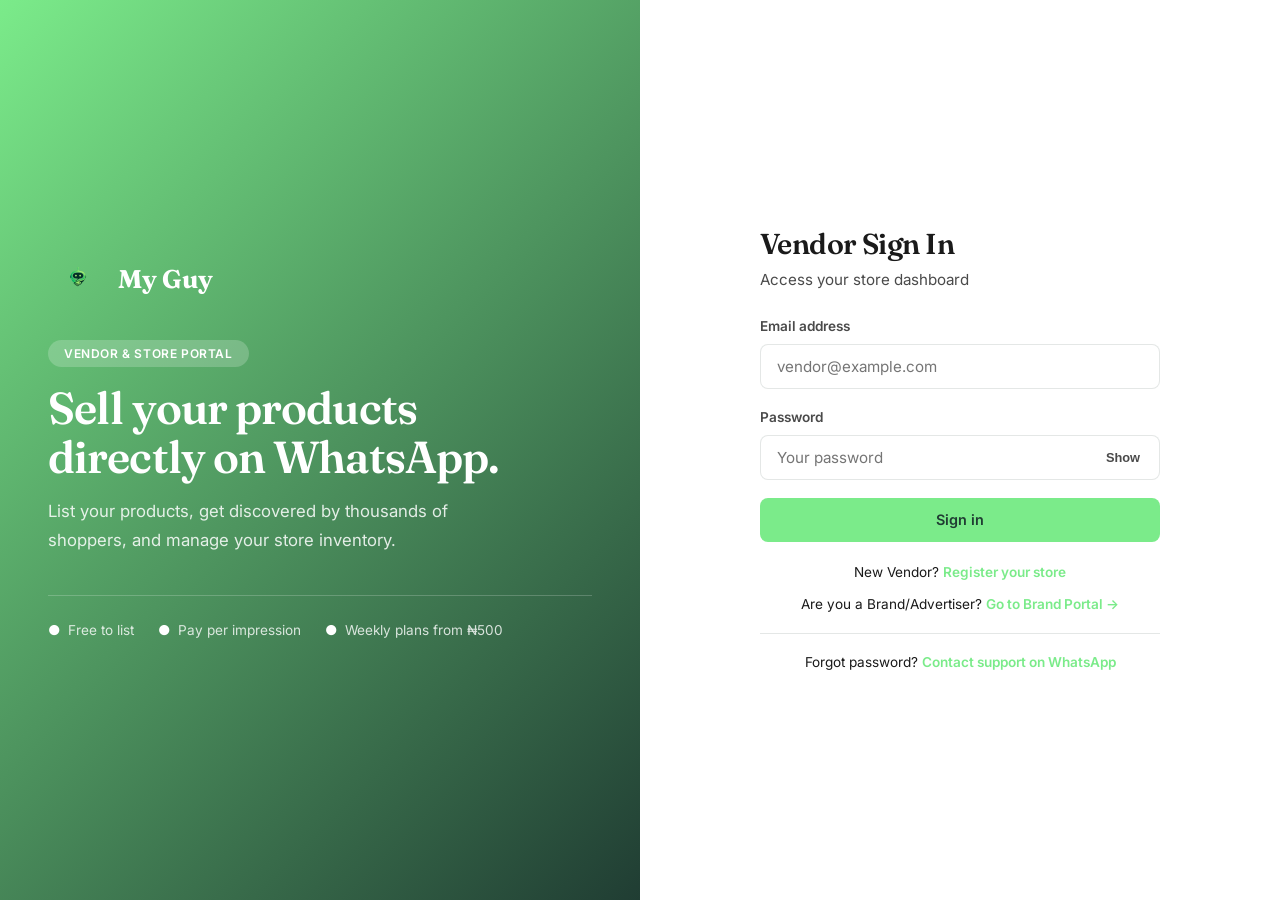
==== index.html @ ad944a68 "version 1.1" ====
<!DOCTYPE html>
<html lang="en">
<head>
  <meta charset="UTF-8">
  <meta name="viewport" content="width=device-width, initial-scale=1.0">
  <title>My Guy — Sell on WhatsApp</title>
  <meta name="color-scheme" content="light dark">
  <link rel="preconnect" href="https://fonts.googleapis.com">
  <link href="https://fonts.googleapis.com/css2?family=Fraunces:opsz,wght@9..144,400;9..144,500;9..144,600;9..144,700&family=Inter:wght@400;500;600;700;800&family=IBM+Plex+Mono:wght@400;500;600&display=swap" rel="stylesheet">
  <link rel="stylesheet" href="/static/style.css">
  <link rel="icon" type="image/png" href="/static/logo.png">
  <!-- Favicon -->
  <link rel="icon" type="image/svg+xml" href="data:image/svg+xml,<svg xmlns='http://www.w3.org/2000/svg' viewBox='0 0 100 100'><text y='.9em' font-size='90'>🛍️</text></svg>">
</head>
<body>
  <div id="app"></div>
  <div id="toast-stack" class="toast-stack"></div>
  <div id="modal-root"></div>
  <div id="lightbox" class="lightbox" onclick="closeLightbox(event)">
    <button class="lightbox-close" onclick="closeLightbox(event)">&times;</button>
    <img id="lightbox-img" src="" alt="Preview">
  </div>
  <script>
    window.API_BASE = 'https://myguy.pythonanywhere.com';
  </script>
  <script src="/static/app.js"></script>
</body>
</html>
---- static/style.css ----
/* ================================================================
   ROOT VARIABLES - My Guy Theme
   ================================================================ */
:root {
  /* Primary Colors */
  --primary: #7BEB8A;
  --primary-dark: #203D33;
  --primary-light: #B5F5BF;
  --primary-soft: rgba(123, 235, 138, 0.15);
  --primary-gradient: linear-gradient(135deg, #7BEB8A 0%, #203D33 100%);

  /* Accent Colors */
  --accent: #7BEB8A;
  --accent-ink: #203D33;
  --accent-soft: rgba(123, 235, 138, 0.12);

  /* Neutral Colors */
  --white: #FFFFFF;
  --ink: #1A1A1A;
  --ink-soft: #4A4A4A;
  --ink-faint: #8A8A8A;

  /* Surface Colors */
  --surface: #FFFFFF;
  --surface-2: #F8FAF9;
  --surface-3: #F0F5F2;

  /* Line/Border Colors */
  --line: rgba(32, 61, 51, 0.12);
  --line-strong: rgba(32, 61, 51, 0.25);

  /* Status Colors */
  --success: #7BEB8A;
  --success-ink: #203D33;
  --danger: #FF6B6B;
  --danger-ink: #FFFFFF;
  --warning: #FFD93D;
  --warning-ink: #203D33;
  --info: #4ECDC4;
  --info-ink: #203D33;

  /* Fonts */
  --font-heading: 'Fraunces', serif;
  --font-body: 'Inter', sans-serif;
  --font-mono: 'IBM Plex Mono', monospace;

  /* Spacing */
  --radius: 12px;
  --radius-sm: 8px;
  --radius-lg: 20px;
  --shadow: 0 4px 24px rgba(32, 61, 51, 0.08);
  --shadow-lg: 0 8px 40px rgba(32, 61, 51, 0.12);
  --transition: all 0.3s cubic-bezier(0.4, 0, 0.2, 1);
}

/* ================================================================
   DARK THEME
   ================================================================ */
[data-theme="dark"] {
  --surface: #1A2A24;
  --surface-2: #203D33;
  --surface-3: #2A4A3E;
  --ink: #FFFFFF;
  --ink-soft: #C8D6D0;
  --ink-faint: #8A9E96;
  --line: rgba(255, 255, 255, 0.08);
  --line-strong: rgba(255, 255, 255, 0.16);
  --shadow: 0 4px 24px rgba(0, 0, 0, 0.3);
  --shadow-lg: 0 8px 40px rgba(0, 0, 0, 0.4);
  --primary-soft: rgba(123, 235, 138, 0.12);
  --accent-soft: rgba(123, 235, 138, 0.12);
}

/* ================================================================
   RESET & BASE
   ================================================================ */
* {
  margin: 0;
  padding: 0;
  box-sizing: border-box;
}

html {
  font-size: 16px;
  -webkit-text-size-adjust: 100%;
}

body {
  font-family: var(--font-body);
  background: var(--surface);
  color: var(--ink);
  line-height: 1.6;
  transition: var(--transition);
  min-height: 100vh;
  overflow-x: hidden;
}

/* ================================================================
   SCROLLBAR
   ================================================================ */
::-webkit-scrollbar { width: 6px; height: 6px; }
::-webkit-scrollbar-track { background: var(--surface-2); }
::-webkit-scrollbar-thumb { background: var(--primary); border-radius: 999px; }
::-webkit-scrollbar-thumb:hover { background: var(--primary-dark); }

/* ================================================================
   TYPOGRAPHY
   ================================================================ */
h1, h2, h3, h4, h5, h6 {
  font-family: var(--font-heading);
  font-weight: 600;
  letter-spacing: -0.02em;
  color: var(--ink);
}

h1 { font-size: 2.2rem; line-height: 1.2; }
h2 { font-size: 1.8rem; line-height: 1.25; }
h3 { font-size: 1.4rem; line-height: 1.3; }
h4 { font-size: 1.1rem; line-height: 1.4; }

a {
  color: var(--primary-dark);
  text-decoration: none;
  transition: var(--transition);
}
a:hover { color: var(--primary); }

/* ================================================================
   LOGO
   ================================================================ */
.logo {
  display: inline-flex;
  align-items: center;
  gap: 10px;
  font-family: var(--font-heading);
  font-weight: 700;
  font-size: 1.4rem;
  color: var(--primary-dark);
  text-decoration: none;
}

.logo-icon {
  width: 36px;
  height: 36px;
  background: var(--primary-gradient);
  border-radius: 50%;
  display: flex;
  align-items: center;
  justify-content: center;
  font-size: 1.2rem;
  color: var(--white);
  flex-shrink: 0;
}

.brand-logo {
  height: 40px;
  width: auto;
  object-fit: contain;
}

.brand-logo-small {
  height: 32px;
}

.logo-text {
  background: var(--primary-gradient);
  -webkit-background-clip: text;
  -webkit-text-fill-color: transparent;
  background-clip: text;
}

.logo .dot {
  display: inline-block;
  width: 8px;
  height: 8px;
  background: var(--primary);
  border-radius: 50%;
  margin: 0 2px;
}

/* ================================================================
   BUTTONS
   ================================================================ */
.btn {
  display: inline-flex;
  align-items: center;
  justify-content: center;
  gap: 8px;
  padding: 10px 20px;
  border: none;
  border-radius: var(--radius-sm);
  font-family: var(--font-body);
  font-size: 0.9rem;
  font-weight: 600;
  cursor: pointer;
  transition: var(--transition);
  text-decoration: none;
  white-space: nowrap;
  min-height: 44px;
}

.btn:disabled {
  opacity: 0.6;
  cursor: not-allowed;
}

.btn-primary {
  background: var(--primary);
  color: var(--primary-dark);
}
.btn-primary:hover:not(:disabled) {
  transform: translateY(-2px);
  box-shadow: 0 4px 16px rgba(123, 235, 138, 0.4);
}

.btn-secondary {
  background: var(--primary-dark);
  color: var(--white);
}
.btn-secondary:hover:not(:disabled) {
  transform: translateY(-2px);
  box-shadow: 0 4px 16px rgba(32, 61, 51, 0.3);
}

.btn-danger {
  background: var(--danger);
  color: var(--danger-ink);
}
.btn-danger:hover:not(:disabled) {
  transform: translateY(-2px);
  box-shadow: 0 4px 16px rgba(255, 107, 107, 0.3);
}

.btn-money {
  background: #FFD93D;
  color: #203D33;
}
.btn-money:hover:not(:disabled) {
  transform: translateY(-2px);
  box-shadow: 0 4px 16px rgba(255, 217, 61, 0.3);
}

.btn-whatsapp {
  background: #25D366;
  color: #FFFFFF;
}
.btn-whatsapp:hover:not(:disabled) {
  transform: translateY(-2px);
  box-shadow: 0 4px 16px rgba(37, 211, 102, 0.3);
}

.btn-accent {
  background: var(--primary);
  color: var(--primary-dark);
}
.btn-accent:hover:not(:disabled) {
  transform: translateY(-2px);
  box-shadow: 0 4px 16px rgba(123, 235, 138, 0.3);
}

.btn-ghost {
  background: transparent;
  color: var(--ink-soft);
  border: 1.5px solid var(--line);
}
.btn-ghost:hover:not(:disabled) {
  background: var(--surface-2);
  border-color: var(--primary);
}

.btn-full {
  width: 100%;
  justify-content: center;
}

.btn-sm {
  padding: 6px 14px;
  font-size: 0.8rem;
  min-height: 32px;
}
.btn-xs {
  padding: 4px 10px;
  font-size: 0.7rem;
  min-height: 28px;
  border-radius: 6px;
}

/* ================================================================
   AUTH SHELL
   ================================================================ */
.auth-shell {
  display: grid;
  grid-template-columns: 1fr 1fr;
  min-height: 100vh;
  background: var(--surface);
}

.auth-brand {
  background: var(--primary-gradient);
  padding: 60px 48px;
  display: flex;
  flex-direction: column;
  justify-content: center;
  position: relative;
  overflow: hidden;
}

.auth-brand .mark {
  display: flex;
  align-items: center;
  gap: 10px;
  font-family: var(--font-heading);
  font-weight: 700;
  font-size: 1.6rem;
  color: var(--white);
  margin-bottom: 40px;
}

.auth-brand .mark .dot {
  display: inline-block;
  width: 10px;
  height: 10px;
  background: var(--white);
  border-radius: 50%;
}

.auth-brand .pitch {
  position: relative;
  z-index: 1;
}

.auth-brand .eyebrow {
  display: inline-block;
  background: rgba(255, 255, 255, 0.2);
  color: var(--white);
  padding: 4px 16px;
  border-radius: 999px;
  font-size: 0.75rem;
  font-weight: 600;
  text-transform: uppercase;
  letter-spacing: 0.05em;
  margin-bottom: 16px;
}

.auth-brand h1 {
  color: var(--white);
  font-size: 2.8rem;
  line-height: 1.1;
  margin-bottom: 16px;
}

.auth-brand p {
  color: rgba(255, 255, 255, 0.85);
  font-size: 1.05rem;
  max-width: 420px;
  line-height: 1.7;
}

.auth-brand .ticker {
  margin-top: 40px;
  display: flex;
  gap: 24px;
  flex-wrap: wrap;
  border-top: 1px solid rgba(255, 255, 255, 0.2);
  padding-top: 24px;
}
.auth-brand .ticker span {
  color: rgba(255, 255, 255, 0.8);
  font-size: 0.85rem;
}
.auth-brand .ticker span::before {
  content: '●';
  margin-right: 8px;
  color: var(--white);
}

.auth-form-side {
  display: flex;
  align-items: center;
  justify-content: center;
  padding: 40px;
  background: var(--surface);
}

.auth-card {
  max-width: 400px;
  width: 100%;
}

.auth-card h2 {
  margin-bottom: 6px;
}
.auth-card .subtitle {
  color: var(--ink-soft);
  margin-bottom: 24px;
  font-size: 0.95rem;
}

/* ================================================================
   FORM ELEMENTS
   ================================================================ */
.field {
  margin-bottom: 18px;
}

.field label {
  display: block;
  font-weight: 600;
  font-size: 0.85rem;
  margin-bottom: 6px;
  color: var(--ink-soft);
}

.input {
  width: 100%;
  padding: 12px 16px;
  border: 1.5px solid var(--line);
  border-radius: var(--radius-sm);
  background: var(--surface);
  color: var(--ink);
  font-family: var(--font-body);
  font-size: 0.95rem;
  transition: var(--transition);
  min-height: 44px;
}

.input:focus {
  outline: none;
  border-color: var(--primary);
  box-shadow: 0 0 0 4px var(--primary-soft);
}

.input-wrap {
  position: relative;
  display: flex;
  align-items: center;
}
.input-wrap .input {
  padding-right: 48px;
}
.input-toggle {
  position: absolute;
  right: 8px;
  background: none;
  border: none;
  color: var(--ink-soft);
  font-size: 0.8rem;
  font-weight: 600;
  cursor: pointer;
  padding: 6px 12px;
  border-radius: 6px;
  transition: var(--transition);
}
.input-toggle:hover {
  background: var(--surface-2);
  color: var(--ink);
}

select.input {
  appearance: none;
  background-image: url("data:image/svg+xml,%3Csvg xmlns='http://www.w3.org/2000/svg' width='12' height='8' viewBox='0 0 12 8'%3E%3Cpath d='M1 1l5 5 5-5' stroke='%23203D33' stroke-width='1.5' fill='none'/%3E%3C/svg%3E");
  background-repeat: no-repeat;
  background-position: right 16px center;
  padding-right: 40px;
}

textarea.input {
  resize: vertical;
  min-height: 80px;
  font-family: var(--font-body);
}

.hint {
  font-size: 0.8rem;
  color: var(--ink-faint);
  margin-top: 4px;
}

.banner {
  padding: 12px 16px;
  border-radius: var(--radius-sm);
  margin-bottom: 16px;
  display: none;
  font-size: 0.9rem;
}
.banner.show { display: block; }
.banner-error {
  background: rgba(255, 107, 107, 0.1);
  color: var(--danger);
  border: 1px solid rgba(255, 107, 107, 0.2);
}
.banner-success {
  background: rgba(123, 235, 138, 0.15);
  color: var(--primary-dark);
  border: 1px solid rgba(123, 235, 138, 0.2);
}

/* ================================================================
   TOASTS
   ================================================================ */
.toast-stack {
  position: fixed;
  bottom: 24px;
  right: 24px;
  z-index: 99999;
  display: flex;
  flex-direction: column;
  gap: 8px;
  max-width: 400px;
  width: 100%;
}

.toast {
  padding: 14px 20px;
  border-radius: var(--radius-sm);
  background: var(--surface);
  color: var(--ink);
  box-shadow: var(--shadow-lg);
  border-left: 4px solid var(--primary);
  display: flex;
  align-items: flex-start;
  gap: 12px;
  animation: slideIn 0.3s ease;
  font-size: 0.9rem;
}
.toast .ic { font-size: 1.2rem; flex-shrink: 0; }
.toast.out { animation: slideOut 0.2s ease forwards; }
.toast-error { border-left-color: var(--danger); }
.toast-info { border-left-color: var(--info); }

@keyframes slideIn {
  from { transform: translateX(100%); opacity: 0; }
  to { transform: translateX(0); opacity: 1; }
}
@keyframes slideOut {
  from { transform: translateX(0); opacity: 1; }
  to { transform: translateX(100%); opacity: 0; }
}

/* ================================================================
   MODAL
   ================================================================ */
.modal-backdrop {
  position: fixed;
  top: 0; left: 0; right: 0; bottom: 0;
  background: rgba(0,0,0,0.5);
  backdrop-filter: blur(4px);
  display: none;
  align-items: center;
  justify-content: center;
  z-index: 99998;
  padding: 20px;
}
.modal-backdrop.show { display: flex; }

.modal {
  background: var(--surface);
  border-radius: var(--radius-lg);
  max-width: 560px;
  width: 100%;
  box-shadow: var(--shadow-lg);
  max-height: 90vh;
  display: flex;
  flex-direction: column;
  animation: modalIn 0.25s ease;
}
.modal.modal-lg { max-width: 720px; }

@keyframes modalIn {
  from { transform: scale(0.95) translateY(10px); opacity: 0; }
  to { transform: scale(1) translateY(0); opacity: 1; }
}

.modal-head {
  padding: 20px 24px 12px;
  border-bottom: 1px solid var(--line);
}
.modal-head h3 { margin: 0; }

.modal-body {
  padding: 20px 24px;
  overflow-y: auto;
  flex: 1;
}

.modal-foot {
  padding: 12px 24px 20px;
  border-top: 1px solid var(--line);
  display: flex;
  gap: 10px;
  justify-content: flex-end;
}

/* ================================================================
   LIGHTBOX
   ================================================================ */
.lightbox {
  position: fixed;
  top: 0; left: 0; right: 0; bottom: 0;
  background: rgba(0,0,0,0.85);
  display: none;
  align-items: center;
  justify-content: center;
  z-index: 99999;
  padding: 24px;
}
.lightbox.show { display: flex; }
.lightbox img {
  max-width: 90vw;
  max-height: 85vh;
  border-radius: var(--radius-sm);
  object-fit: contain;
}
.lightbox-close {
  position: absolute;
  top: 20px;
  right: 20px;
  background: rgba(255,255,255,0.15);
  border: none;
  color: #fff;
  font-size: 2rem;
  width: 44px;
  height: 44px;
  border-radius: 50%;
  cursor: pointer;
  transition: var(--transition);
  display: flex;
  align-items: center;
  justify-content: center;
}
.lightbox-close:hover { background: rgba(255,255,255,0.25); }

/* ================================================================
   SHELL LAYOUT
   ================================================================ */
.shell {
  display: flex;
  min-height: 100vh;
}

.sidebar {
  width: 260px;
  background: var(--surface-2);
  border-right: 1px solid var(--line);
  display: flex;
  flex-direction: column;
  padding: 20px 16px;
  position: sticky;
  top: 0;
  height: 100vh;
  overflow-y: auto;
  flex-shrink: 0;
  transition: var(--transition);
}

.sidebar .brand {
  display: flex;
  align-items: center;
  gap: 10px;
  font-family: var(--font-heading);
  font-weight: 700;
  font-size: 1.3rem;
  color: var(--primary-dark);
  padding-bottom: 20px;
  border-bottom: 1px solid var(--line);
  margin-bottom: 20px;
}
.sidebar .brand .dot {
  display: inline-block;
  width: 10px;
  height: 10px;
  background: var(--primary);
  border-radius: 50%;
}

.sidebar nav {
  flex: 1;
  display: flex;
  flex-direction: column;
  gap: 4px;
}

.nav-item {
  display: flex;
  align-items: center;
  gap: 12px;
  padding: 10px 14px;
  border: none;
  border-radius: var(--radius-sm);
  background: transparent;
  color: var(--ink-soft);
  font-family: var(--font-body);
  font-size: 0.9rem;
  font-weight: 500;
  cursor: pointer;
  transition: var(--transition);
  width: 100%;
  text-align: left;
  position: relative;
}
.nav-item .ic { font-size: 1.1rem; flex-shrink: 0; }
.nav-item .badge {
  margin-left: auto;
  background: var(--primary);
  color: var(--primary-dark);
  padding: 2px 8px;
  border-radius: 999px;
  font-size: 0.7rem;
  font-weight: 700;
}
.nav-item:hover { background: var(--primary-soft); color: var(--primary-dark); }
.nav-item.active {
  background: var(--primary);
  color: var(--primary-dark);
  font-weight: 600;
  box-shadow: 0 2px 8px rgba(123, 235, 138, 0.3);
}
.nav-item.active .badge { background: var(--primary-dark); color: var(--white); }

.sidebar .foot {
  border-top: 1px solid var(--line);
  padding-top: 16px;
  margin-top: auto;
}

.sidebar-overlay {
  display: none;
  position: fixed;
  top: 0; left: 0; right: 0; bottom: 0;
  background: rgba(0,0,0,0.3);
  z-index: 999;
}
.sidebar-overlay.show { display: block; }

/* ================================================================
   MAIN CONTENT
   ================================================================ */
.main {
  flex: 1;
  min-width: 0;
  display: flex;
  flex-direction: column;
}

.topbar {
  display: flex;
  align-items: center;
  gap: 16px;
  padding: 16px 24px;
  border-bottom: 1px solid var(--line);
  background: var(--surface);
  position: sticky;
  top: 0;
  z-index: 100;
  flex-wrap: wrap;
}
.topbar .hamburger {
  display: none;
  background: none;
  border: none;
  font-size: 1.5rem;
  color: var(--ink);
  cursor: pointer;
  padding: 4px;
}
.topbar-right {
  margin-left: auto;
  display: flex;
  align-items: center;
  gap: 12px;
  flex-wrap: wrap;
}

.wallet-pill {
  background: var(--primary-soft);
  color: ;
  padding: 6px 16px;
  border-radius: 999px;
  font-weight: 700;
  font-size: 0.85rem;
  border: 1.5px solid var(--primary);
}

.avatar {
  width: 36px;
  height: 36px;
  border-radius: 50%;
  display: flex;
  align-items: center;
  justify-content: center;
  font-weight: 700;
  font-size: 0.85rem;
  flex-shrink: 0;
}

.view {
  padding: 24px;
  flex: 1;
}

.view-head {
  margin-bottom: 24px;
}
.view-head h1 { margin-bottom: 4px; }
.view-head .sub { color: var(--ink-soft); font-size: 0.95rem; }

/* ================================================================
   GRID
   ================================================================ */
.grid {
  display: grid;
  gap: 18px;
}
.grid-2 { grid-template-columns: repeat(2, 1fr); }
.grid-3 { grid-template-columns: repeat(3, 1fr); }
.grid-4 { grid-template-columns: repeat(4, 1fr); }

/* ================================================================
   CARDS
   ================================================================ */
.card {
  background: var(--surface);
  border: 1px solid var(--line);
  border-radius: var(--radius);
  padding: 20px;
  transition: var(--transition);
}
.card:hover { border-color: var(--primary); }

.stat-card {
  background: var(--surface);
  border: 1px solid var(--line);
  border-radius: var(--radius);
  padding: 20px;
  transition: var(--transition);
}
.stat-card:hover { border-color: var(--primary); transform: translateY(-2px); box-shadow: var(--shadow); }
.stat-card .ic { font-size: 1.6rem; display: block; margin-bottom: 8px; }
.stat-card .label { font-size: 0.8rem; color: var(--ink-soft); text-transform: uppercase; letter-spacing: 0.03em; font-weight: 600; }
.stat-card .value { font-family: var(--font-heading); font-size: 2rem; font-weight: 700; color: var(--ink); margin: 4px 0; }
.stat-card .delta { font-size: 0.75rem; color: var(--ink-faint); }

/* ================================================================
   TABLES
   ================================================================ */
.table-wrap {
  overflow-x: auto;
  border-radius: var(--radius);
  border: 1px solid var(--line);
}

table {
  width: 100%;
  border-collapse: collapse;
  font-size: 0.9rem;
}
table th {
  text-align: left;
  padding: 12px 16px;
  background: var(--surface-2);
  font-weight: 600;
  color: var(--ink-soft);
  font-size: 0.8rem;
  text-transform: uppercase;
  letter-spacing: 0.03em;
  border-bottom: 1px solid var(--line);
}
table td {
  padding: 12px 16px;
  border-bottom: 1px solid var(--line);
  vertical-align: middle;
}
table tr:last-child td { border-bottom: none; }
table tr:hover td { background: var(--surface-2); }

/* ================================================================
   BADGES
   ================================================================ */
.badge {
  display: inline-flex;
  align-items: center;
  padding: 3px 12px;
  border-radius: 999px;
  font-size: 0.7rem;
  font-weight: 700;
  text-transform: uppercase;
  letter-spacing: 0.03em;
}
.badge-ok { background: var(--primary); color: var(--primary-dark); }
.badge-wait { background: #FFD93D; color: #203D33; }
.badge-off { background: var(--line-strong); color: var(--ink-faint); }
.badge-plan { background: var(--primary-soft); color: var(--primary-dark); border: 1px solid var(--primary); }
.badge-none { background: var(--surface-2); color: var(--ink-faint); }

/* ================================================================
   TOOLBAR
   ================================================================ */
.toolbar {
  display: flex;
  gap: 12px;
  margin-bottom: 18px;
  flex-wrap: wrap;
}
.toolbar .search-box {
  flex: 1;
  min-width: 200px;
  display: flex;
  align-items: center;
  gap: 8px;
  padding: 0 12px;
  border: 1.5px solid var(--line);
  border-radius: var(--radius-sm);
  transition: var(--transition);
  background: var(--surface);
}
.toolbar .search-box:focus-within {
  border-color: var(--primary);
  box-shadow: 0 0 0 4px var(--primary-soft);
}
.toolbar .search-box input {
  border: none;
  background: transparent;
  padding: 10px 0;
  flex: 1;
  font-family: var(--font-body);
  font-size: 0.9rem;
  color: var(--ink);
  min-height: 44px;
}
.toolbar .search-box input:focus { outline: none; }
.toolbar .search-box span { color: var(--ink-faint); font-size: 0.9rem; }

/* ================================================================
   CHAT
   ================================================================ */
.chat-panel {
  display: flex;
  flex-direction: column;
  gap: 8px;
  max-height: 480px;
  overflow-y: auto;
  padding: 4px;
}

.bubble-row {
  display: flex;
}
.bubble-row.in { justify-content: flex-start; }
.bubble-row.out { justify-content: flex-end; }
.bubble-row.out.admin { justify-content: flex-end; }

.bubble {
  max-width: 80%;
  padding: 10px 16px;
  border-radius: var(--radius);
  background: var(--surface-2);
  color: var(--ink);
  font-size: 0.9rem;
  line-height: 1.5;
  position: relative;
}
.bubble-row.in .bubble {
  background: var(--surface-2);
  border-bottom-left-radius: 4px;
}
.bubble-row.out .bubble {
  background: var(--primary);
  color: var(--primary-dark);
  border-bottom-right-radius: 4px;
}
.bubble-row.out.admin .bubble {
  background: var(--accent);
  border: 1.5px solid var(--primary);
}
.bubble .time {
  display: block;
  font-size: 0.65rem;
  opacity: 0.6;
  margin-top: 4px;
  text-align: right;
}
.admin-label {
  font-size: 0.6rem;
  color: var(--primary);
  font-weight: 600;
  margin-top: 2px;
  text-align: right;
}

/* ================================================================
   DROPZONE
   ================================================================ */
.dropzone {
  border: 2px dashed var(--line);
  border-radius: var(--radius-sm);
  padding: 24px;
  text-align: center;
  cursor: pointer;
  transition: var(--transition);
  position: relative;
}
.dropzone:hover { border-color: var(--primary); background: var(--primary-soft); }
.dropzone.drag { border-color: var(--primary); background: var(--primary-soft); }
.dropzone input[type="file"] {
  position: absolute;
  top: 0; left: 0; right: 0; bottom: 0;
  opacity: 0;
  cursor: pointer;
}
.dropzone .dz-ic { font-size: 2.4rem; margin-bottom: 8px; }
.dropzone .dz-text { color: var(--ink-soft); font-size: 0.9rem; }
.dropzone .dz-preview {
  display: none;
  margin-top: 12px;
  padding: 12px;
  background: var(--surface-2);
  border-radius: var(--radius-sm);
  align-items: center;
  gap: 12px;
}
.dropzone .dz-preview.show { display: flex; }
.dropzone .dz-preview img {
  width: 48px;
  height: 48px;
  border-radius: var(--radius-sm);
  object-fit: cover;
}

/* ================================================================
   RECEIPT
   ================================================================ */
.receipt {
  background: var(--surface-2);
  border: 1px solid var(--line);
  border-radius: var(--radius);
  padding: 20px;
}
.receipt .label {
  font-size: 0.75rem;
  text-transform: uppercase;
  letter-spacing: 0.03em;
  color: var(--ink-soft);
  font-weight: 600;
}
.receipt .amount {
  font-family: var(--font-heading);
  font-size: 2.4rem;
  font-weight: 700;
  color: var(--primary-dark);
  margin: 4px 0;
}
.receipt .barcode {
  height: 3px;
  background: repeating-linear-gradient(90deg, var(--primary-dark) 0px, var(--primary-dark) 2px, transparent 2px, transparent 4px);
  margin-top: 12px;
  opacity: 0.3;
}
.receipt .faint { color: var(--ink-faint); font-size: 0.85rem; }
.receipt .meta-row {
  display: flex;
  justify-content: space-between;
  font-size: 0.85rem;
  padding: 4px 0;
  border-bottom: 1px dashed var(--line);
}

/* ================================================================
   EMPTY STATE
   ================================================================ */
.empty {
  text-align: center;
  padding: 48px 20px;
  color: var(--ink-soft);
}
.empty .ic { font-size: 3rem; display: block; margin-bottom: 16px; }
.empty h4 { color: var(--ink); margin-bottom: 8px; }
.empty p { color: var(--ink-faint); max-width: 400px; margin: 0 auto; }

/* ================================================================
   MISC UTILITIES
   ================================================================ */
.flex-between {
  display: flex;
  justify-content: space-between;
  align-items: center;
}
.faint { color: var(--ink-faint); }
.num { font-family: var(--font-mono); }
.muted { color: var(--ink-soft); }
.divider {
  height: 1px;
  background: var(--line);
}
.progress {
  height: 6px;
  background: var(--surface-2);
  border-radius: 999px;
  overflow: hidden;
  margin-top: 4px;
}
.progress > div { height: 100%; border-radius: 999px; transition: width 0.6s ease; }
.amount-pos { color: var(--primary-dark); font-weight: 700; }
.amount-neg { color: var(--danger); font-weight: 700; }

.spin {
  display: inline-block;
  width: 16px;
  height: 16px;
  border: 2px solid var(--line);
  border-top-color: var(--primary);
  border-radius: 50%;
  animation: spin 0.6s linear infinite;
  margin-right: 8px;
  vertical-align: middle;
}
@keyframes spin { to { transform: rotate(360deg); } }

/* ================================================================
   MOBILE RESPONSIVE
   ================================================================ */
@media (max-width: 1024px) {
  .grid-4 { grid-template-columns: repeat(2, 1fr); }
}

@media (max-width: 768px) {
  .auth-shell { grid-template-columns: 1fr; }
  .auth-brand {
    padding: 40px 24px;
    min-height: 320px;
  }
  .auth-brand h1 { font-size: 2rem; }
  .auth-brand .ticker { flex-direction: column; gap: 8px; }
  .auth-form-side { padding: 24px; }

  .sidebar {
    position: fixed;
    top: 0;
    left: -280px;
    width: 280px;
    height: 100vh;
    z-index: 1000;
    box-shadow: var(--shadow-lg);
  }
  .sidebar.open { left: 0; }
  .topbar .hamburger { display: block; }

  .grid-2, .grid-3, .grid-4 {
    grid-template-columns: 1fr;
  }

  .view { padding: 16px; }
  .topbar { padding: 12px 16px; }

  .modal { margin: 12px; max-height: 95vh; }
  .modal-head, .modal-body, .modal-foot { padding: 16px; }

  .stat-card .value { font-size: 1.6rem; }

  table { font-size: 0.8rem; }
  table th, table td { padding: 8px 12px; }
}

@media (max-width: 480px) {
  .auth-brand h1 { font-size: 1.6rem; }
  .auth-brand .mark { font-size: 1.2rem; }
  .topbar-right .btn-ghost { font-size: 0.75rem; padding: 4px 10px; }
  .wallet-pill { font-size: 0.75rem; padding: 4px 12px; }
}

/* Add to the end of style.css */

/* Smooth page transitions */
.view {
  animation: fadeSlide 0.3s ease;
}

@keyframes fadeSlide {
  from {
    opacity: 0;
    transform: translateY(8px);
  }
  to {
    opacity: 1;
    transform: translateY(0);
  }
}

/* Card hover effects */
.card, .stat-card {
  transition: transform 0.3s ease, box-shadow 0.3s ease, border-color 0.3s ease;
}

/* Button loading state */
.btn:disabled .spin {
  display: inline-block;
}

/* Mobile improvements */
@media (max-width: 768px) {
  .topbar {
    gap: 10px;
  }
  .topbar-right {
    gap: 8px;
  }
  .wallet-pill {
    font-size: 0.7rem;
    padding: 4px 10px;
  }
  .avatar {
    width: 30px;
    height: 30px;
    font-size: 0.7rem;
  }
  .view-head h1 {
    font-size: 1.6rem;
  }
  .bubble {
    max-width: 90%;
    font-size: 0.85rem;
  }
  .chat-panel {
    max-height: 350px;
  }
}

/* Touch-friendly targets */
@media (max-width: 768px) {
  .btn, .nav-item, .input, .dropzone {
    min-height: 48px;
  }
  .btn-sm {
    min-height: 36px;
  }
  .btn-xs {
    min-height: 32px;
  }
}

/* Print styles */
@media print {
  .sidebar, .topbar, .btn, .hamburger {
    display: none !important;
  }
  .main {
    margin: 0 !important;
    padding: 0 !important;
  }
  .view {
    padding: 20px !important;
  }
}
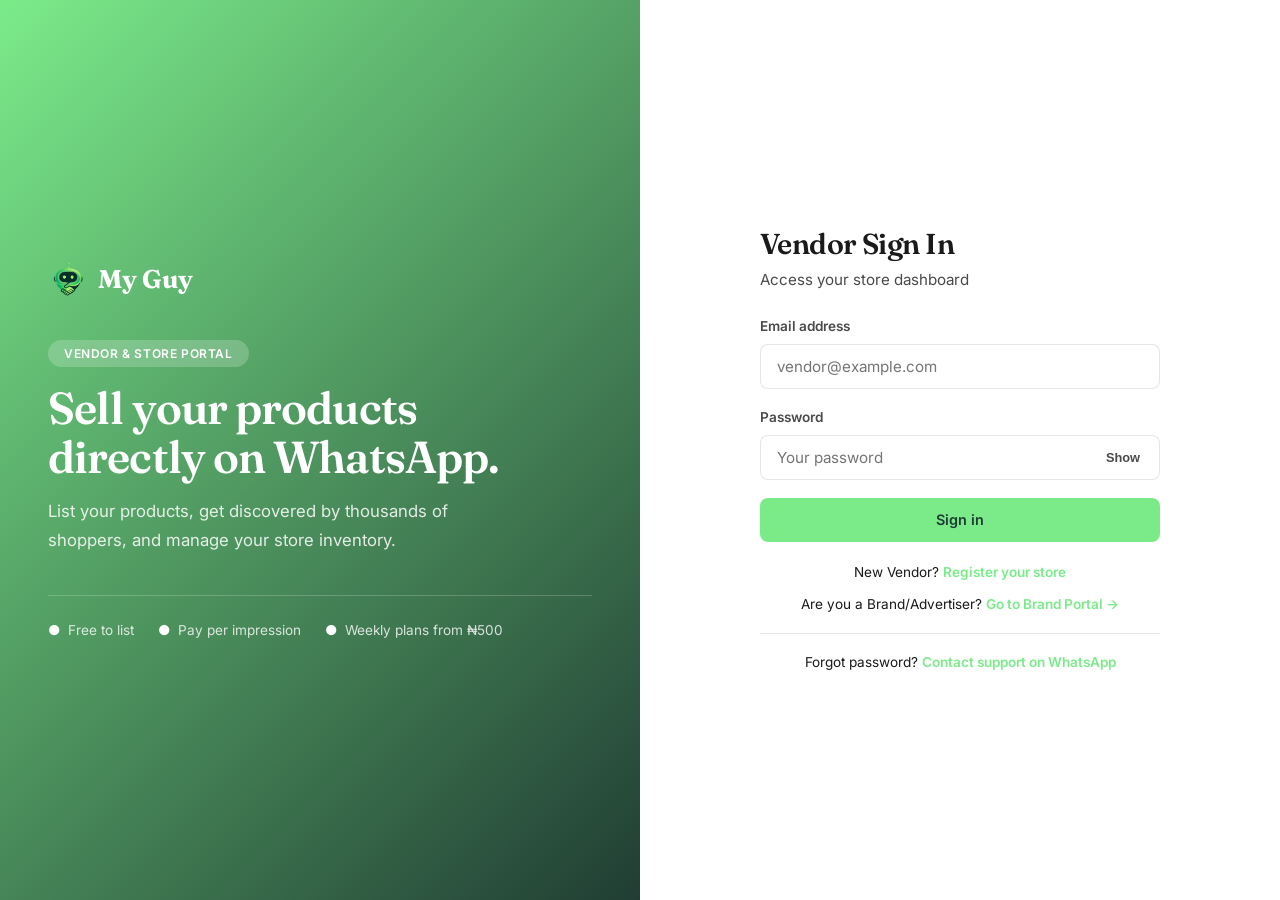
==== commit 4d0ef0e2: "version 1.2" ====
--- a/index.html
+++ b/index.html
@@ -8,9 +8,8 @@
   <link rel="preconnect" href="https://fonts.googleapis.com">
   <link href="https://fonts.googleapis.com/css2?family=Fraunces:opsz,wght@9..144,400;9..144,500;9..144,600;9..144,700&family=Inter:wght@400;500;600;700;800&family=IBM+Plex+Mono:wght@400;500;600&display=swap" rel="stylesheet">
   <link rel="stylesheet" href="/static/style.css">
-  <link rel="icon" type="image/png" href="/static/logo.png">
-  <!-- Favicon -->
-  <link rel="icon" type="image/svg+xml" href="data:image/svg+xml,<svg xmlns='http://www.w3.org/2000/svg' viewBox='0 0 100 100'><text y='.9em' font-size='90'>🛍️</text></svg>">
+  <link rel="icon" type="image/png" sizes="32x32" href="/static/sitpic/favicon-32x32.png">
+  <link rel="apple-touch-icon" href="/static/sitpic/apple-touch-icon.png">
 </head>
 <body>
   <div id="app"></div>
--- a/static/style.css
+++ b/static/style.css
@@ -773,7 +773,7 @@
 
 .wallet-pill {
   background: var(--primary-soft);
-  color: ;
+  color: var(--ink);
   padding: 6px 16px;
   border-radius: 999px;
   font-weight: 700;
